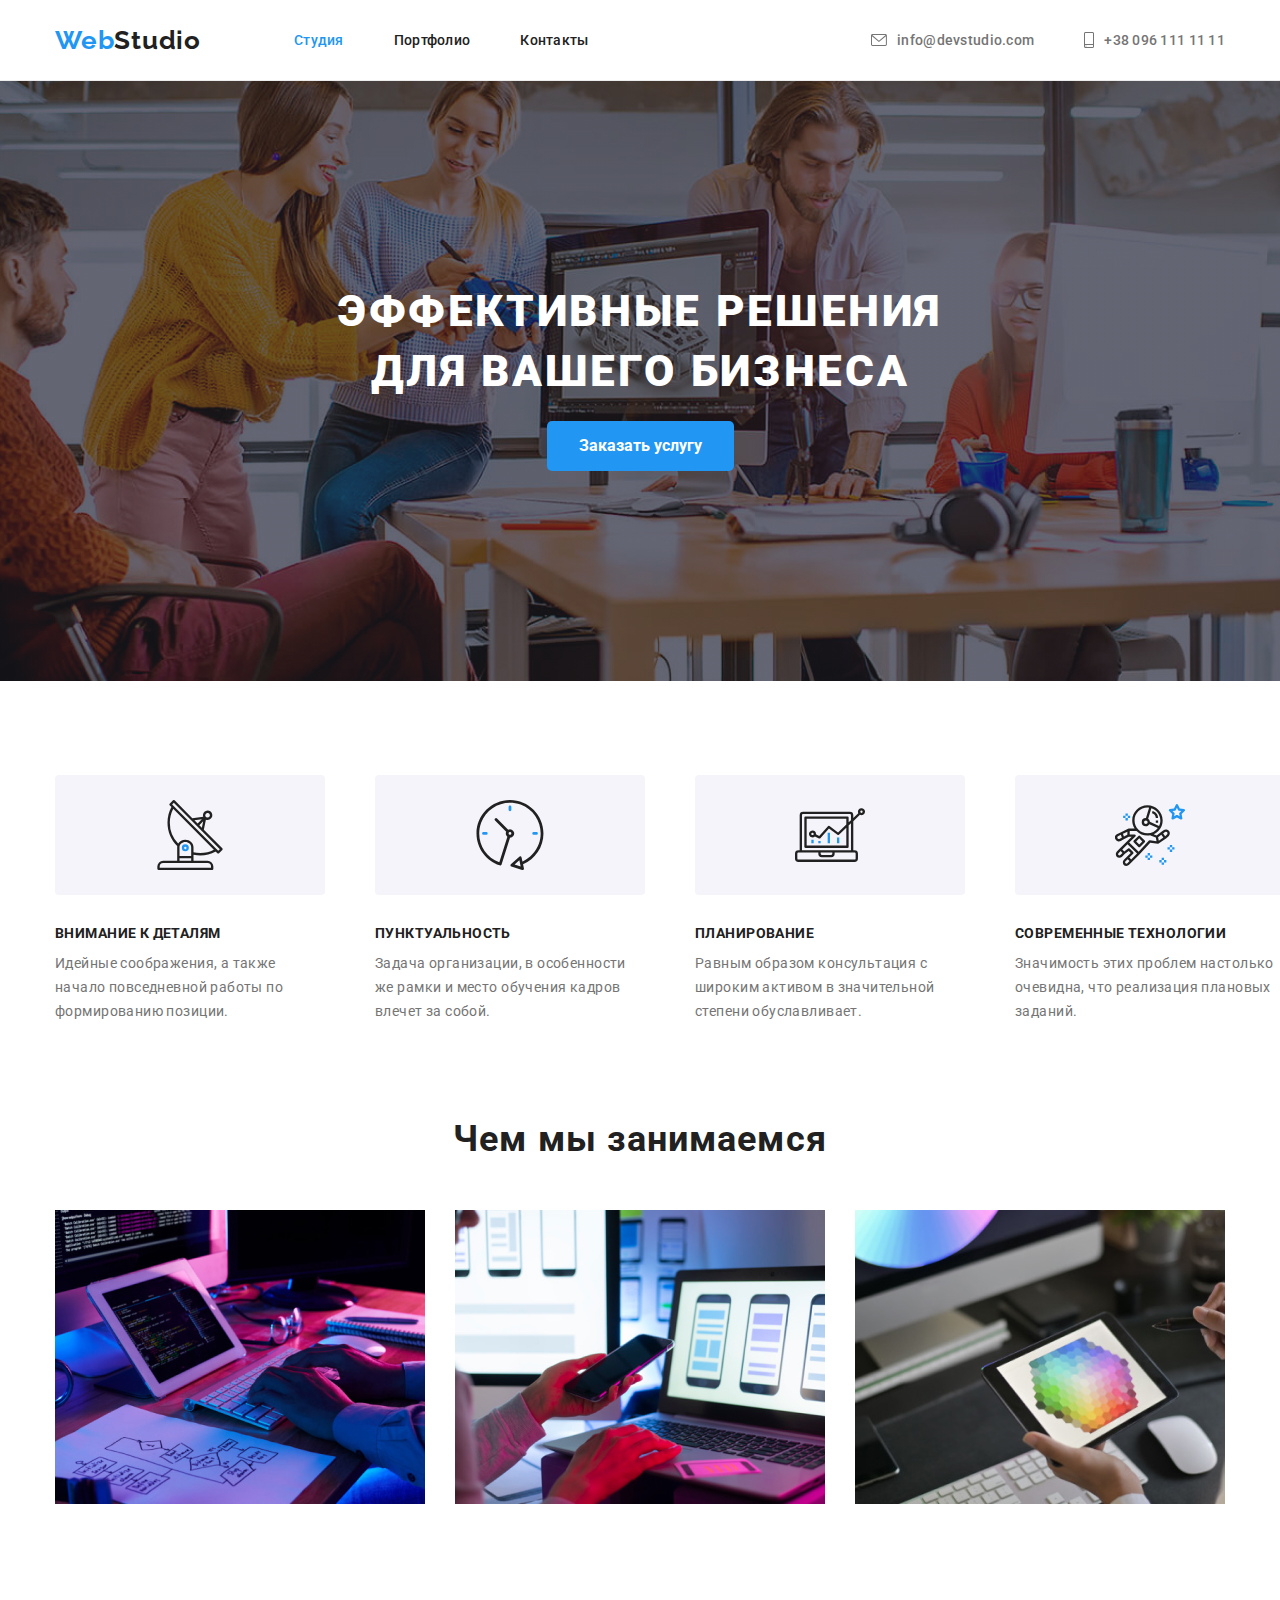
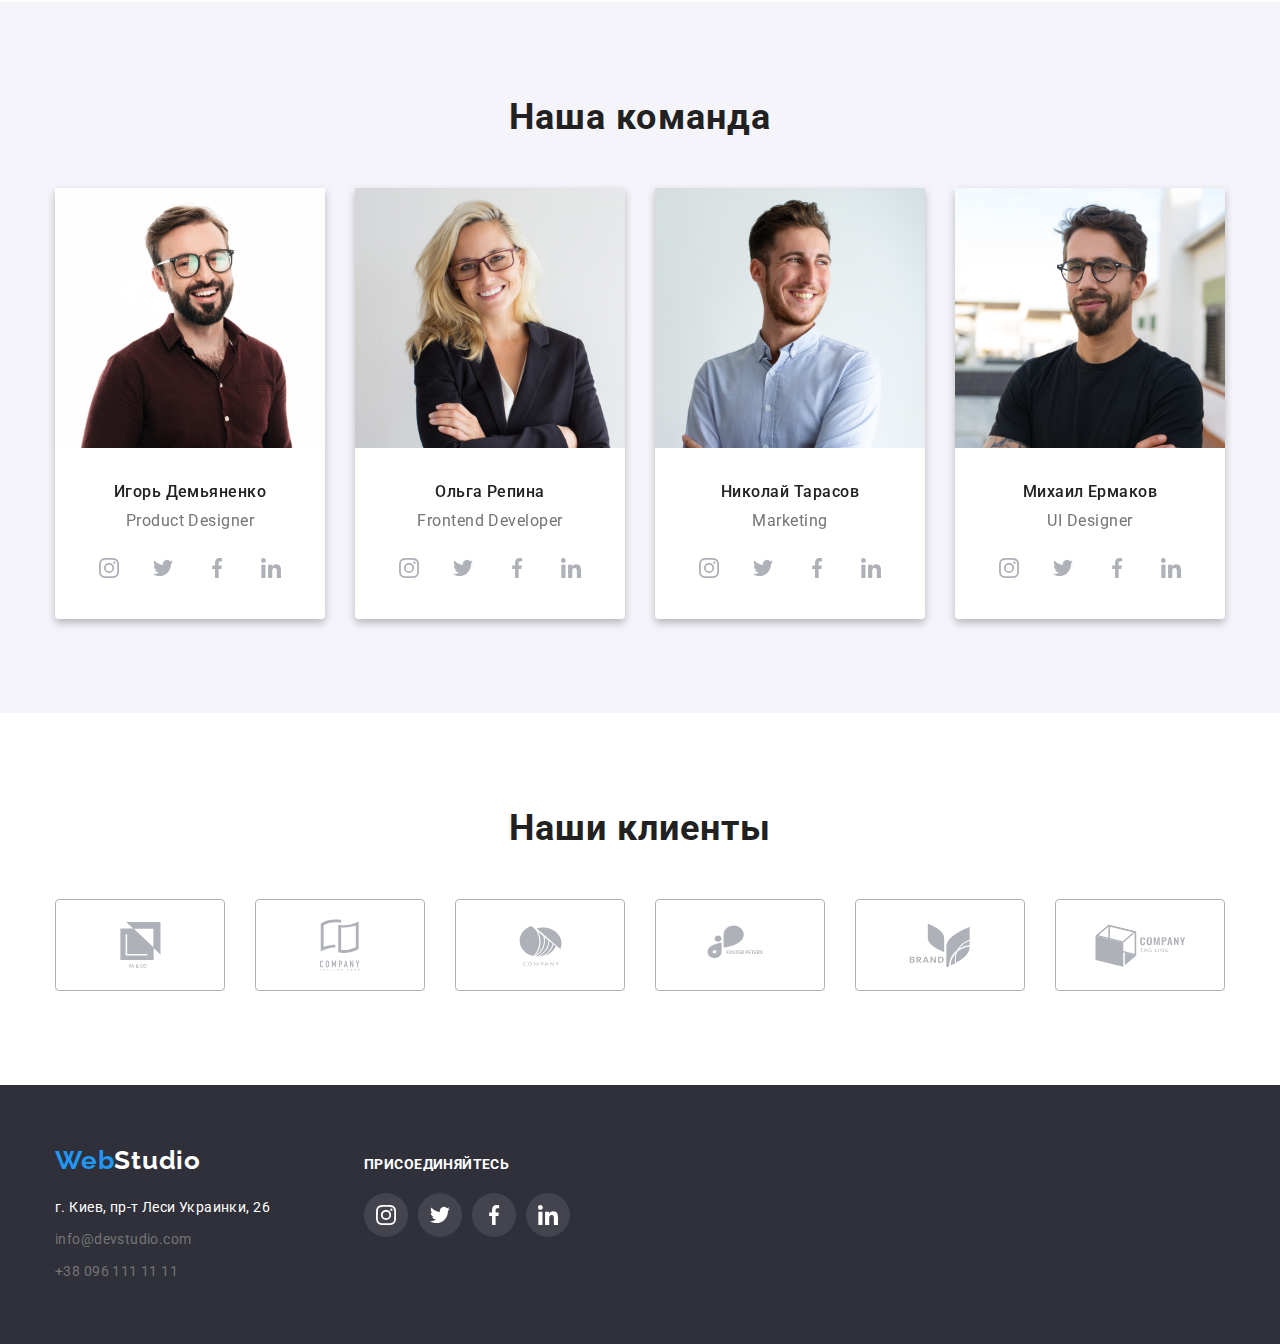
==== index.html @ 6439beac "копирует 04" ====
<!DOCTYPE html>
<html lang="en">
<head>
    <meta charset="UTF-8">
    <meta http-equiv="X-UA-Compatible" content="IE=edge">
    <meta name="viewport" content="width=device-width, initial-scale=1.0">
    <title>WebStudio</title>
    <link rel="preconnect" href="https://fonts.gstatic.com">
    <link href="https://fonts.googleapis.com/css2?family=Raleway:wght@700&family=Roboto:wght@400;500;700;900&display=swap"
        rel="stylesheet">
    <link rel="stylesheet" href="https://cdnjs.cloudflare.com/ajax/libs/modern-normalize/1.0.0/modern-normalize.min.css">
    <link rel="stylesheet" href="./css/style.css">
</head>
<body>
    <!-- Header -->
    <header class="header">
        <div class="container header-section">
            <!-- Название/логотип компании -->
            <a href="./index.html" class="main-logo"><span class="first-part-of-main-logo">Web</span>Studio</a>
            <!-- Навигация по сайту -->
            <nav>
                <ul class="nav-list">
                    <li class="nav-list-parts">
                        <a href="./index.html" class="nav-links on-this-page">Студия</a>
                    </li>
                    <li class="nav-list-parts">
                        <a href="./portfolio.html" class="nav-links">Портфолио</a>
                    </li>
                    <li class="nav-list-parts">
                        <a href="" class="nav-links">Контакты</a>
                    </li>
                </ul>
            </nav>
            <!-- Контакты -->
            <ul class="contact-list">
                <li class="contact-list-parts">
                    <a href="malito:info@devstudio.com" class="contact-links">
                        <svg class="contact-links-icons" width="16" height="12">
                            <use href="./images/icons.svg#icon-mail"></use>
                        </svg>
                        info@devstudio.com
                    </a>
                </li>
                <li class="contact-list-parts">
                    <a href="tel:+380961111111" class="contact-links">
                        <svg class="contact-links-icons" width="10" height="16">
                            <use href="./images/icons.svg#icon-smartphone"></use>
                        </svg>
                        +38 096 111 11 11
                    </a>
                </li>
            </ul>
        </div>
    </header>
    <!-- Main -->
    <main>
        <!-- Секция - главный посыл -->
        <section class="service">
            <div class="hero-section">
                <h1 class="main-message">Эффективные решения<br>для вашего бизнеса</h1> 
                <button type="button" class="order-service-button">Заказать услугу</button>
            </div>
        </section>
        <!-- Секция - Чем мы занимаемся -->
        <section class="our-values">
            <div class="container">
                <div class="our-values-section">
                    <ul class="our-value-list">
                        <li class="our-value-parts">
                            <div class="our-value-container-for-icon">
                                <svg class="our-value-icons">
                                    <use href="./images/icons.svg#icon-our-value-satellite"></use>
                                </svg>
                            </div>
                            <h3 class="our-value-headers">Внимание к деталям</h3>
                            <p class="our-value-descriptions">Идейные соображения, а также начало повседневной работы по формированию позиции.</p>
                        </li>
                        <li class="our-value-parts">
                            <div class="our-value-container-for-icon">
                                <svg class="our-value-icons">
                                    <use href="./images/icons.svg#icon-our-value-clock"></use>
                                </svg>
                            </div>
                            <h3 class="our-value-headers">Пунктуальность</h3>
                            <p class="our-value-descriptions">Задача организации, в особенности же рамки и место обучения кадров влечет за собой.</p>
                        </li>
                        <li class="our-value-parts">
                            <div class="our-value-container-for-icon">
                                <svg class="our-value-icons">
                                    <use href="./images/icons.svg#icon-our-value-computer"></use>
                                </svg>
                            </div>
                            <h3 class="our-value-headers">Планирование</h3>
                            <p class="our-value-descriptions">Равным образом консультация с широким активом в значительной степени обуславливает.</p>
                        </li>
                        <li class="our-value-parts">
                            <div class="our-value-container-for-icon">
                                <svg class="our-value-icons">
                                    <use href="./images/icons.svg#icon-our-value-astronaut"></use>
                                </svg>
                            </div>
                            <h3 class="our-value-headers">Современные технологии</h3>
                            <p class="our-value-descriptions">Значимость этих проблем настолько очевидна, что реализация плановых заданий.</p>
                        </li>
                    </ul>
                </div>
                <div class="what-we-do-section">
                    <h3 class="what-we-do-header">Чем мы занимаемся</h3>    
                    <ul class="what-we-do-list">
                        <li class="what-we-do-parts">
                            <img src="./images/what-we-do/box1.jpg" alt="Чем мы занимаемся1" width="370" height="294">
                        </li>
                        <li class="what-we-do-parts">
                            <img src="./images/what-we-do/box2.jpg" alt="Чем мы занимаемся2" width="370" height="294">
                        </li>
                        <li class="what-we-do-parts">
                            <img src="./images/what-we-do/box3.jpg" alt="Чем мы занимаемся3" width="370" height="294">
                        </li>
                    </ul>
                </div>
            </div>
        </section>
        <!-- Секция - Наша команда -->
        <section class="our-team">
            <div class="container">
                <div class="our-team-section">
                    <h2 class="our-team-header">Наша команда</h2>
                    <ul class="our-team-list">
                        <li class="our-team-cards">
                            <img class="our-team-photos" src="./images/our-team/img1.jpg" alt="Игорь Демьяненко" width="270" height="260">
                            <h3 class="our-team-members">Игорь Демьяненко</h3>
                            <p class="our-team-member-positions">Product Designer</p>
                            <ul class="socialmedia-list">
                                <li class="socialmedia-parts">
                                    <a href="#" class="socialmedia-links">
                                        <svg class="socialmedia-icons">
                                            <use href="./images/icons.svg#icon-instagram"></use>
                                        </svg>
                                    </a>
                                </li>
                                <li class="socialmedia-parts">
                                    <a href="#" class="socialmedia-links">
                                        <svg class="socialmedia-icons">
                                            <use href="./images/icons.svg#icon-twitter"></use>
                                        </svg>
                                    </a>
                                </li>
                                <li class="socialmedia-parts">
                                    <a href="#" class="socialmedia-links">
                                        <svg class="socialmedia-icons">
                                            <use href="./images/icons.svg#icon-facebook"></use>
                                        </svg>
                                    </a>
                                </li>
                                <li class="socialmedia-parts">
                                    <a href="#" class="socialmedia-links">
                                        <svg class="socialmedia-icons">
                                            <use href="./images/icons.svg#icon-linkedin"></use>
                                        </svg>
                                    </a>
                                </li>
                            </ul>
                        </li>
                        <li class="our-team-cards">
                            <img class="our-team-photos" src="./images/our-team/img2.jpg" alt="Ольга Репина" width="270" height="260">
                            <h3 class="our-team-members">Ольга Репина</h3>
                            <p class="our-team-member-positions">Frontend Developer</p>
                            <ul class="socialmedia-list">
                                <li class="socialmedia-parts">
                                    <a href="#" class="socialmedia-links">
                                        <svg class="socialmedia-icons">
                                            <use href="./images/icons.svg#icon-instagram"></use>
                                        </svg>
                                    </a>
                                </li>
                                <li class="socialmedia-parts">
                                    <a href="#" class="socialmedia-links">
                                        <svg class="socialmedia-icons">
                                            <use href="./images/icons.svg#icon-twitter"></use>
                                        </svg>
                                    </a>
                                </li>
                                <li class="socialmedia-parts">
                                    <a href="#" class="socialmedia-links">
                                        <svg class="socialmedia-icons">
                                            <use href="./images/icons.svg#icon-facebook"></use>
                                        </svg>
                                    </a>
                                </li>
                                <li class="socialmedia-parts">
                                    <a href="#" class="socialmedia-links">
                                        <svg class="socialmedia-icons">
                                            <use href="./images/icons.svg#icon-linkedin"></use>
                                        </svg>
                                    </a>
                                </li>
                            </ul>
                        </li>
                        <li class="our-team-cards">
                            <img class="our-team-photos" src="./images/our-team/img3.jpg" alt="Николай Тарасов" width="270" height="260">
                            <h3 class="our-team-members">Николай Тарасов</h3>
                            <p class="our-team-member-positions">Marketing</p>
                            <ul class="socialmedia-list">
                                <li class="socialmedia-parts">
                                    <a href="#" class="socialmedia-links">
                                        <svg class="socialmedia-icons">
                                            <use href="./images/icons.svg#icon-instagram"></use>
                                        </svg>
                                    </a>
                                </li>
                                <li class="socialmedia-parts">
                                    <a href="#" class="socialmedia-links">
                                        <svg class="socialmedia-icons">
                                            <use href="./images/icons.svg#icon-twitter"></use>
                                        </svg>
                                    </a>
                                </li>
                                <li class="socialmedia-parts">
                                    <a href="#" class="socialmedia-links">
                                        <svg class="socialmedia-icons">
                                            <use href="./images/icons.svg#icon-facebook"></use>
                                        </svg>
                                    </a>
                                </li>
                                <li class="socialmedia-parts">
                                    <a href="#" class="socialmedia-links">
                                        <svg class="socialmedia-icons">
                                            <use href="./images/icons.svg#icon-linkedin"></use>
                                        </svg>
                                    </a>
                                </li>
                            </ul>
                        </li>
                        <li class="our-team-cards">
                            <img class="our-team-photos" src="./images/our-team/img4.jpg" alt="Михаил Ермаков" width="270" height="260">
                            <h3 class="our-team-members">Михаил Ермаков</h3>
                            <p class="our-team-member-positions">UI Designer</p>
                            <ul class="socialmedia-list">
                                <li class="socialmedia-parts">
                                    <a href="#" class="socialmedia-links">
                                        <svg class="socialmedia-icons">
                                            <use href="./images/icons.svg#icon-instagram"></use>
                                        </svg>
                                    </a>
                                </li>
                                <li class="socialmedia-parts">
                                    <a href="#" class="socialmedia-links">
                                        <svg class="socialmedia-icons">
                                            <use href="./images/icons.svg#icon-twitter"></use>
                                        </svg>
                                    </a>
                                </li>
                                <li class="socialmedia-parts">
                                    <a href="#" class="socialmedia-links">
                                        <svg class="socialmedia-icons">
                                            <use href="./images/icons.svg#icon-facebook"></use>
                                        </svg>
                                    </a>
                                </li>
                                <li class="socialmedia-parts">
                                    <a href="#" class="socialmedia-links">
                                        <svg class="socialmedia-icons">
                                            <use href="./images/icons.svg#icon-linkedin"></use>
                                        </svg>
                                    </a>
                                </li>
                            </ul>
                        </li>
                    </ul>
                </div>
            </div>
        </section>
        <section class="our-clients-section">
            <div class="container">
                <h3 class="our-clients-header">Наши клиенты</h3>
                <ul class="our-clients-list">
                    <li class="our-clients-parts">
                        <a href="#" class="our-clients-links">
                            <svg class="our-clients-icons" width="41px" height="46px">
                                <use href="./images/icons.svg#icon-client1"></use>
                            </svg>
                        </a>
                    </li>   
                    <li class="our-clients-parts">
                        <a href="#" class="our-clients-links">
                            <svg class="our-clients-icons" width="40px" height="52px">
                                <use href="./images/icons.svg#icon-client2"></use>
                            </svg>
                        </a>
                    </li>
                    <li class="our-clients-parts">
                        <a href="#" class="our-clients-links">
                            <svg class="our-clients-icons" width="43px" height="41px">
                                <use href="./images/icons.svg#icon-client3"></use>
                            </svg>
                        </a>
                    </li>
                    <li class="our-clients-parts">
                        <a href="#" class="our-clients-links">
                            <svg class="our-clients-icons" width="84px" height="40px">
                                <use href="./images/icons.svg#icon-client4"></use>
                            </svg>
                        </a>
                    </li>
                    <li class="our-clients-parts">
                        <a href="#" class="our-clients-links">
                            <svg class="our-clients-icons" width="62px" height="45px">
                                <use href="./images/icons.svg#icon-client5"></use>
                            </svg>
                        </a>
                    </li>
                    <li class="our-clients-parts">
                        <a href="#" class="our-clients-links">
                            <svg class="our-clients-icons" width="93px" height="43px">
                                <use href="./images/icons.svg#icon-client6"></use>
                            </svg>
                        </a>
                    </li>
                </ul>
            </div>
        </section>
    </main>
    <!-- Footer -->
    <footer class="footer">
        <div class="container footer-parts">
            <div class="addresses-footer-part">
                <a href="" class="main-logo-in-footer"><span class="first-part-of-main-logo">Web</span><span class="second-part-of-main-logo">Studio</span></a>
                    <address>
                        <ul class="footer-addresses-list">
                            <li class="footer-addresses-parts">
                                <a href="" class="footer-contact-links"><span class="address-color">г. Киев, пр-т Леси Украинки, 26</span></a>
                            </li>
                            <li class="footer-addresses-parts">
                                <a  href="malito:info@devstudio.com" class="footer-contact-links">info@devstudio.com</a>
                            </li>   
                            <li class="footer-addresses-parts">
                                <a href="tel:+380961111111" class="footer-contact-links">+38 096 111 11 11</a>
                            </li>
                        </ul>
                    </address>
            </div>
            <div class="subscribe-footer-part">
                <h2 class="subscribe-header">Присоединяйтесь</h2>
                <ul class="socialmedia-list-footer">
                    <li class="socialmedia-parts-footer">
                        <a href="#" class="socialmedia-links-footer">
                            <svg class="socialmedia-icons-footer">
                                <use href="./images/icons.svg#icon-instagram"></use>
                            </svg>
                        </a>
                    </li>
                    <li class="socialmedia-parts-footer">
                        <a href="#" class="socialmedia-links-footer">
                            <svg class="socialmedia-icons-footer">
                                <use href="./images/icons.svg#icon-twitter"></use>
                            </svg>
                        </a>
                    </li>
                    <li class="socialmedia-parts-footer">
                        <a href="#" class="socialmedia-links-footer">
                            <svg class="socialmedia-icons-footer">
                                <use href="./images/icons.svg#icon-facebook"></use>
                            </svg>
                        </a>
                    </li>
                    <li class="socialmedia-parts-footer">
                        <a href="#" class="socialmedia-links-footer">
                            <svg class="socialmedia-icons-footer">
                                <use href="./images/icons.svg#icon-linkedin"></use>
                            </svg>
                        </a>
                    </li>
                </ul>
            </div>
        </div>
    </footer>   
</body>
</html>
---- css/style.css ----
:root {
  --blue: #2196f3;
  --black: #212121;
  --light-grey: #757575;
  --very-light-grey: #f5f4fa;
  --grey: #2f303a;
  --white: #fff;
  --main-font: "Roboto", sans-serif;
  --logo-font: "Raleway", sans-serif;
}

* {
  margin: 0;
  padding: 0;
}

ul {
  list-style: none;
}

.container {
  width: 1200px;
  padding-left: 15px;
  padding-right: 15px;
  margin-left: auto;
  margin-right: auto;
  /* margin: 0 auto; */
}

a {
  color: inherit;
  text-decoration: none;
}

/* header styles */
.header-section {
  display: flex;
  align-items: center;
}

.header {
  background-color: var(--white);
  border-bottom: 1px solid #ececec;
}

/* logo*/
.main-logo {
  font-family: var(--logo-font);
  font-size: 26px;
  font-weight: 700;
  line-height: 1.173;
  letter-spacing: 0.03em;
  margin-right: 93px;
  padding-top: 24px;
  padding-bottom: 24px;
}

.first-part-of-main-logo {
  color: var(--blue);
}

/* nav list */
.nav-list {
  display: flex;
}

.nav-list-parts + .nav-list-parts {
  margin-left: 50px;
}

.nav-links {
  font-family: var(--main-font);
  font-style: normal;
  font-weight: 500;
  font-size: 14px;
  line-height: 1.172;
  letter-spacing: 0.02em;
  display: block;
  padding-top: 32px;
  padding-bottom: 32px;
}

/* contact-list */
.contact-list {
  display: flex;
  margin-left: auto;
}

.contact-list-parts + .contact-list-parts {
  margin-left: 50px;
}

.contact-links {
  color: var(--light-grey);
  font-family: var(--main-font);
  font-style: normal;
  font-weight: 500;
  font-size: 14px;
  line-height: 1.172;
  letter-spacing: 0.02em;
  display: block;
  padding-top: 32px;
  padding-bottom: 32px;
  display: inline-flex;
  align-items: center;
}

.contact-links-icons {
  fill: currentColor;
  margin-right: 10px;
}

/* ПСЕВДОЭЛЕМЕНТЫ */

/*
.contact-links-mail::before,
.contact-links-phone::before {
  content: "";
  display: inline-flex;
  margin-right: 10px;
}

.contact-links-mail::before {
  background-image: url(../images/all-icons/mail.svg);
  width: 16px;
  height: 12px;
}

.contact-links-phone::before {
  background-image: url(../images/all-icons/smartphone.svg);
  width: 10px;
  height: 16px;
}
*/

/* изменение цвета при наведении */
.nav-links:focus,
.nav-links:hover,
.contact-links:focus,
.contact-links:hover {
  color: var(--blue);
}

.on-this-page {
  color: var(--blue);
}

/* Основная часть */
body {
  font-family: var(--main-font);
  color: var(--black);
}

/* Секция - главный посыл */
.service {
  background-color: white;
}

.hero-section {
  padding-top: 200px;
  padding-bottom: 200px;
  text-align: center;
  max-width: 1600px;
  height: 600px;
  margin-left: auto;
  margin-right: auto;
  background-image: linear-gradient(
      to right,
      rgba(47, 48, 58, 0.4),
      rgba(47, 48, 58, 0.4)
    ),
    url(../images/hero-img.jpg);
  background-repeat: no-repeat;
  background-position: center;
  background-size: cover;
}

.main-message {
  color: white;
  font-weight: 900;
  font-size: 44px;
  line-height: 60px;
  letter-spacing: 0.06em;
  text-transform: uppercase;
  margin-bottom: 20px;
}

.order-service-button {
  font-family: var(--main-font);
  background-color: var(--blue);
  color: white;
  font-size: 16px;
  line-height: 1.875;
  font-weight: 700;
  border: 0;
  border-radius: 5px;
  padding: 10px 32px;
  cursor: pointer;
}

/* what-we-do */
.our-values {
  background-color: var(--white);
}

.our-values-section {
  padding-top: 94px;
  padding-bottom: 94px;
}

.our-value-list {
  display: flex;
}

.our-value-parts + .our-value-parts {
  margin-left: 50px;
}

.our-value-container-for-icon {
  background-color: var(--very-light-grey);
  width: 270px;
  height: 120px;
  border-radius: 4px;
  margin-bottom: 30px;
  display: flex;
  justify-content: center;
  align-items: center;
}

.our-value-icons {
  width: 70px;
  height: 70px;
}

.our-value-headers {
  font-style: normal;
  font-weight: 700;
  font-size: 14px;
  line-height: 1.172;
  letter-spacing: 0.03em;
  text-transform: uppercase;
  margin-bottom: 10px;
}

.our-value-descriptions {
  color: var(--light-grey);
  font-style: normal;
  font-weight: 400;
  font-size: 14px;
  line-height: 1.714;
  letter-spacing: 0.03em;
}

.what-we-do-section {
  padding-bottom: 94px;
}

.what-we-do-header {
  font-style: normal;
  font-weight: 700;
  font-size: 36px;
  line-height: 1.171;
  text-align: center;
  letter-spacing: 0.03em;
  margin-bottom: 50px;
}

.what-we-do-list {
  display: flex;
}

.what-we-do-parts + .what-we-do-parts {
  margin-left: 30px;
}

/* Наша команда */
.our-team {
  background-color: var(--very-light-grey);
}

.our-team-section {
  padding-top: 94px;
  padding-bottom: 94px;
}

.our-team-list {
  display: flex;
}

.our-team-cards {
  background-color: white;
  border-radius: 0px 0px 4px 4px;
  filter: drop-shadow(0px 4px 4px rgba(0, 0, 0, 0.25));
}

.our-team-cards + .our-team-cards {
  margin-left: 30px;
}

.our-team-header {
  font-style: normal;
  font-weight: 700;
  font-size: 36px;
  line-height: 1.171;
  text-align: center;
  letter-spacing: 0.03em;
  margin-bottom: 50px;
}

.our-team-photos {
  margin-bottom: 30px;
}

.our-team-members {
  font-style: normal;
  font-weight: 500;
  font-size: 16px;
  line-height: 1.171;
  text-align: center;
  letter-spacing: 0.03em;
  margin-bottom: 10px;
}

.our-team-member-positions {
  color: var(--light-grey);
  font-style: normal;
  font-weight: 400;
  font-size: 16px;
  line-height: 1.171;
  text-align: center;
  letter-spacing: 0.03em;
  margin-bottom: 16px;
}

.socialmedia-list {
  display: flex;
  justify-content: center;
  margin: 0 auto;
  margin-bottom: 29px;
  justify-content: center;
}

.socialmedia-parts + .socialmedia-parts {
  margin-left: 10px;
}

.socialmedia-links {
  width: 44px;
  height: 44px;
  color: #afb1b8;
  border-radius: 50%;
  display: flex;
  justify-content: center;
  align-items: center;
}

.socialmedia-links:hover {
  background-color: var(--blue);
  filter: drop-shadow(0px 4px 4px rgba(0, 0, 0, 0.25));
  color: white;
}

.socialmedia-icons {
  width: 20px;
  height: 20px;
  fill: currentColor;
}

.socialmedia-icons:hover {
  fill: currentColor;
}

/* Наши клиенты */
.our-clients-header {
  font-style: normal;
  font-weight: 700;
  font-size: 36px;
  line-height: 1.171;
  text-align: center;
  letter-spacing: 0.03em;
  margin-bottom: 50px;
}

.our-clients-section {
  padding-top: 94px;
  padding-bottom: 94px;
}

.our-clients-list {
  display: flex;
  justify-content: center;
  margin: 0 auto;
  justify-content: center;
}

.our-clients-parts + .our-clients-parts {
  margin-left: 30px;
}

.our-clients-links {
  width: 170px;
  height: 92px;
  color: #afb1b8;
  border: 1px solid #afb1b8;
  border-radius: 4px;
  display: flex;
  justify-content: center;
  align-items: center;
}

.our-clients-links:hover {
  border: 1px solid var(--blue);
  border-radius: 4px;
  color: var(--blue);
}

.our-clients-icons {
  fill: currentColor;
}

/* футтер */
footer {
  background-color: var(--grey);
  padding-top: 60px;
  padding-bottom: 60px;
}

.main-logo-in-footer {
  display: block;
  margin-bottom: 20px;
}

.main-logo-in-footer {
  font-family: var(--logo-font);
  font-size: 26px;
  font-weight: 700;
  line-height: 1.173;
  letter-spacing: 0.03em;
  margin-right: 93px;
}

.second-part-of-main-logo {
  color: #fff;
}

.address-color {
  color: #fff;
}

/*
.footer-addresses-parts + .footer-addresses-parts {
  margin-top: 8px;
}
*/

.footer-addresses-parts {
  margin-bottom: 8px;
}

.footer-addresses-parts:last-child {
  margin-bottom: 0;
}

.footer-contact-links {
  color: var(--light-grey);
  font-style: normal;
  font-weight: 400;
  font-size: 14px;
  line-height: 1.714;
  letter-spacing: 0.03em;
}

.address-color:focus,
.address-color:hover {
  color: var(--blue);
}

.footer-contact-links:focus,
.footer-contact-links:hover {
  color: var(--blue);
}

.footer-parts {
  display: flex;
  align-items: baseline;
}

.subscribe-footer-part {
  margin-left: 70px;
}

.subscribe-header {
  color: #fff;
  font-style: normal;
  font-weight: 700;
  font-size: 14px;
  line-height: 1.172;
  letter-spacing: 0.03em;
  text-transform: uppercase;
  margin-bottom: 20px;
}

.socialmedia-list-footer {
  display: flex;
}

.socialmedia-parts-footer + .socialmedia-parts-footer {
  margin-left: 10px;
}

.socialmedia-links-footer {
  background-color: #43444d;
  width: 44px;
  height: 44px;
  color: white;
  border-radius: 50%;
  display: flex;
  justify-content: center;
  align-items: center;
}

.socialmedia-links-footer:hover {
  background-color: var(--blue);
  filter: drop-shadow(0px 4px 4px rgba(0, 0, 0, 0.25));
  color: white;
}

.socialmedia-icons-footer {
  width: 20px;
  height: 20px;
  fill: currentColor;
}

.socialmedia-icons-footer:hover {
  fill: currentColor;
}

/* PORTFOLIO PAGE */
.all-projects {
  background-color: var(--white);
}

.all-projects-section {
  padding-top: 94px;
  padding-bottom: 94px;
}

.project-button-list {
  display: flex;
  margin-bottom: 50px;
  justify-content: center;
}

.project-button-parts + .project-button-parts {
  margin-left: 8px;
}

.project-buttons {
  font-family: var(--main-font);
  background-color: var(--very-light-grey);
  color: #000;
  font-size: 16px;
  line-height: 1.625;
  font-weight: 500;
  border: 0;
  border-radius: 5px;
  padding: 6px 22px;
  cursor: pointer;
  text-align: center;
  letter-spacing: 0.03em;
}

.project-buttons:hover,
.project-buttons:focus {
  background-color: var(--blue);
  color: var(--white);
  filter: drop-shadow(0px 4px 4px rgba(0, 0, 0, 0.25));
}

.project-list {
  display: flex;
  flex-wrap: wrap;
}

.project-parts {
  width: 370px;
  margin-right: 30px;
  margin-bottom: 30px;
  border: solid 1px #f5f4fa;
}

.project-parts:hover {
  box-shadow: 0px 1px 1px rgba(0, 0, 0, 0.12), 0px 4px 4px rgba(0, 0, 0, 0.06),
    1px 4px 6px rgba(0, 0, 0, 0.16);
}

.project-parts:nth-child(3n) {
  margin-right: 0;
}

.project-parts:nth-last-child(-n + 3) {
  margin-bottom: 0px;
}

.project-about {
  padding: 20px 24px 20px 24px;
}

.project-headers {
  color: var(--black);
  font-style: normal;
  font-weight: 700;
  font-size: 18px;
  line-height: 2;
  letter-spacing: 0.06em;
  margin-bottom: 4px;
}

.project-types {
  color: var(--light-grey);
  font-style: normal;
  font-weight: 400;
  font-size: 16px;
  line-height: 1.875;
  letter-spacing: 0.03em;
}
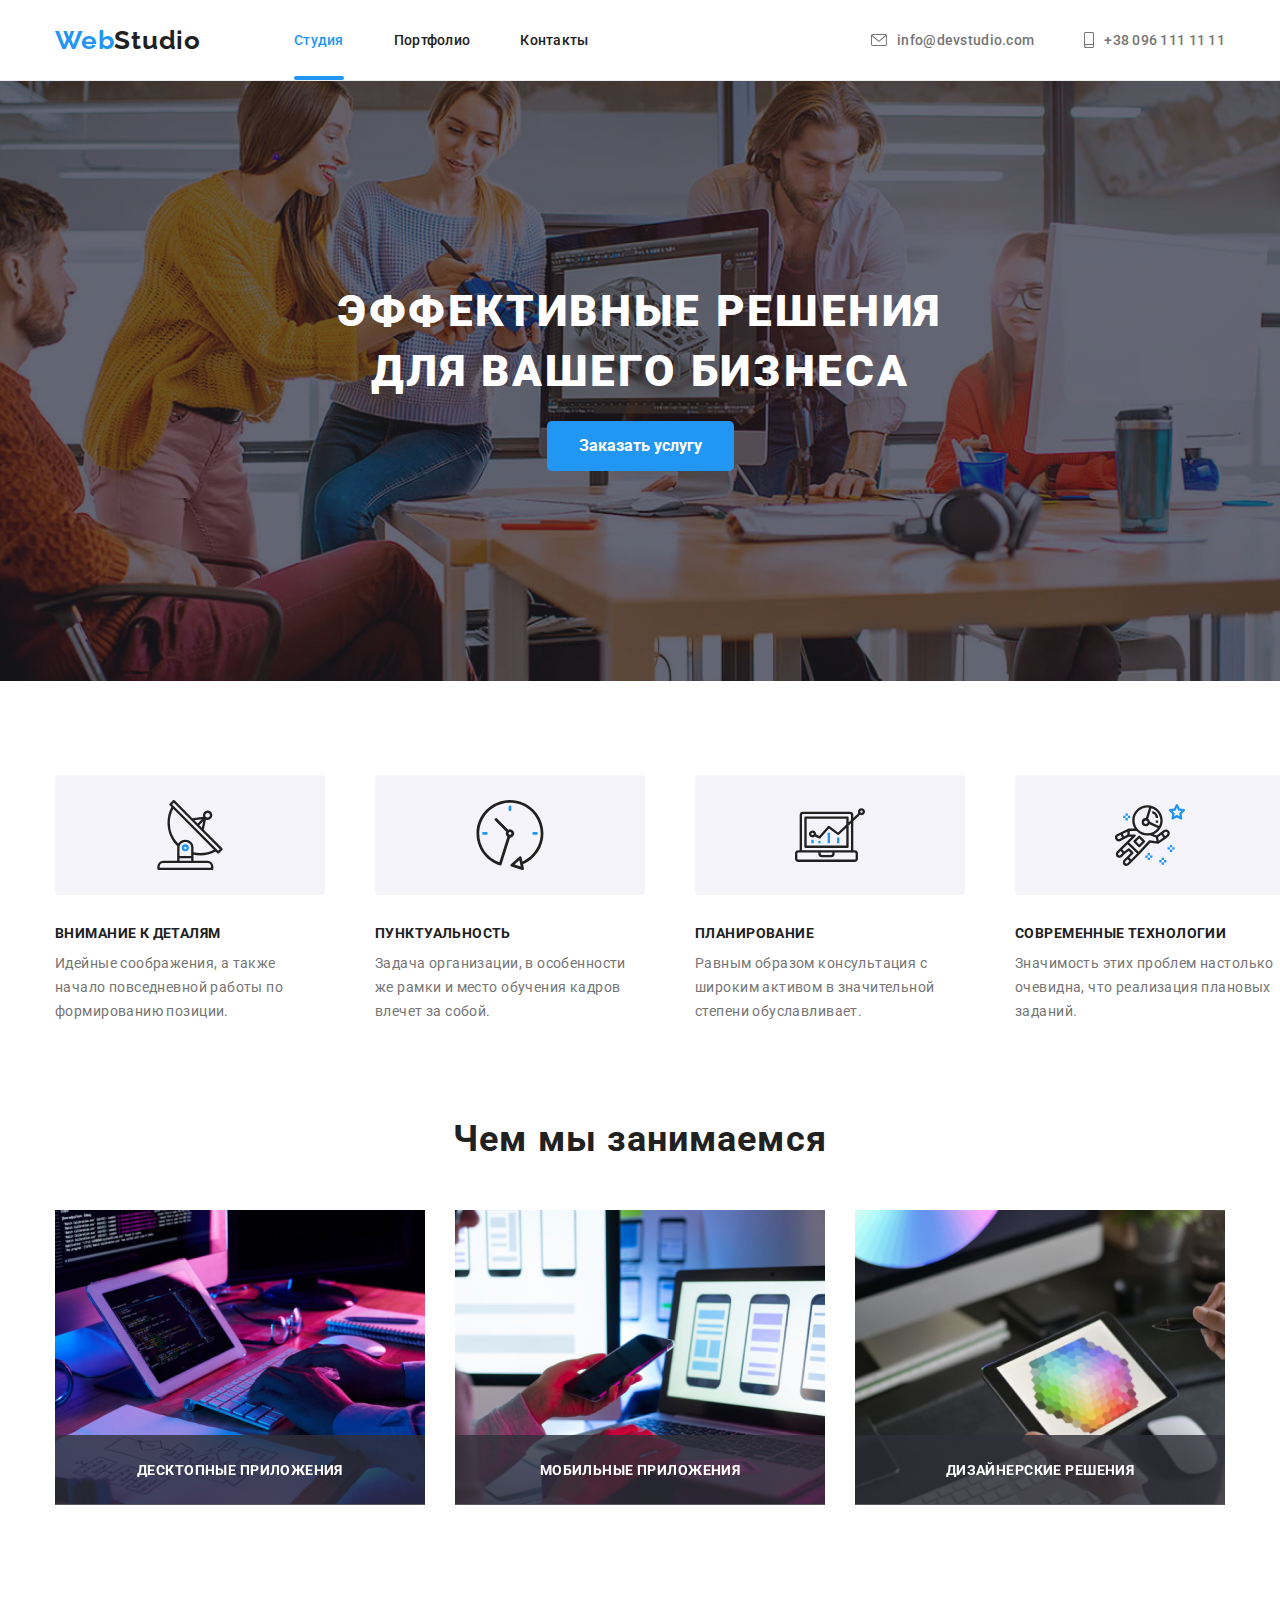
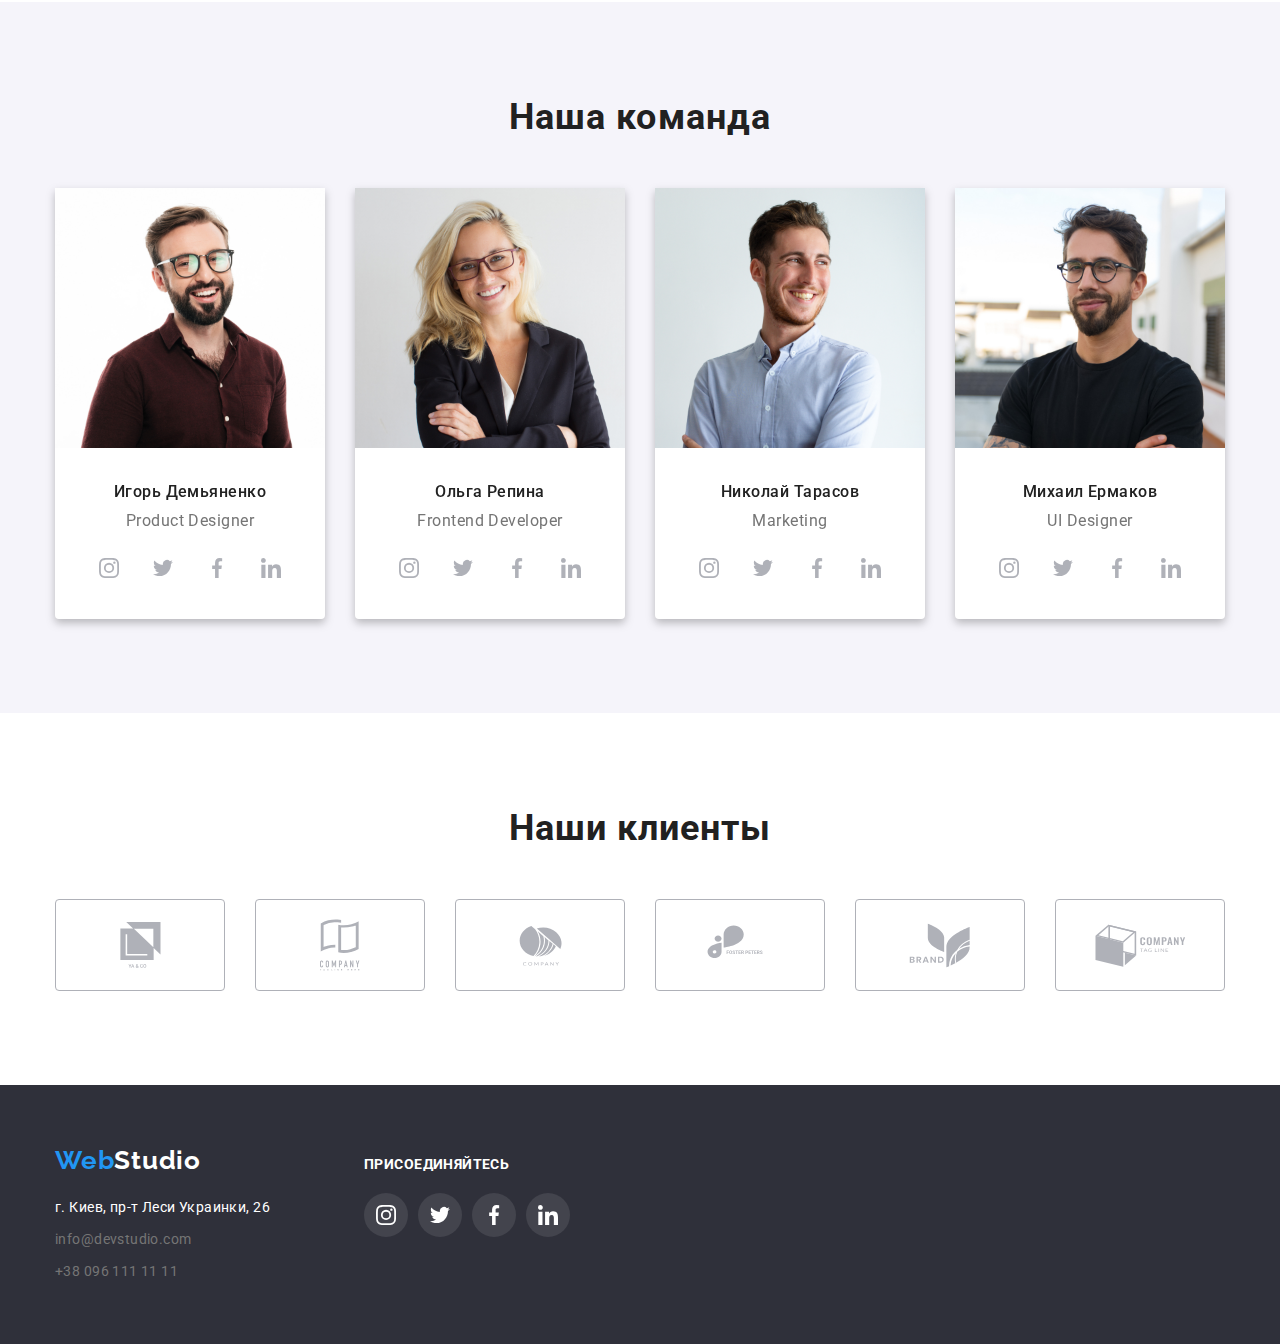
==== commit b693881f: "дз 5 не работает модальное окно" ====
--- a/index.html
+++ b/index.html
@@ -58,7 +58,16 @@
         <section class="service">
             <div class="hero-section">
                 <h1 class="main-message">Эффективные решения<br>для вашего бизнеса</h1> 
-                <button type="button" class="order-service-button">Заказать услугу</button>
+                <button type="button" class="order-service-button" data-modal-open>Заказать услугу</button>
+            </div>
+            <div class="backdrop is-hiden" data-modal>
+                <div class="modal">
+                    <button class="modal-close-button" data-modal-close>
+                        <svg>
+                            <use href="./images/icons.svg#icon-close-button"></use>
+                        </svg>
+                    </button>
+                </div>
             </div>
         </section>
         <!-- Секция - Чем мы занимаемся -->
@@ -109,12 +118,21 @@
                     <ul class="what-we-do-list">
                         <li class="what-we-do-parts">
                             <img src="./images/what-we-do/box1.jpg" alt="Чем мы занимаемся1" width="370" height="294">
+                            <div class="what-we-do-overlay-img">
+                                <p class="what-we-do-overlay-text">Десктопные приложения</p>
+                            </div>
                         </li>
                         <li class="what-we-do-parts">
                             <img src="./images/what-we-do/box2.jpg" alt="Чем мы занимаемся2" width="370" height="294">
+                            <div class="what-we-do-overlay-img">
+                                <p class="what-we-do-overlay-text">Мобильные приложения</p>
+                            </div>
                         </li>
                         <li class="what-we-do-parts">
                             <img src="./images/what-we-do/box3.jpg" alt="Чем мы занимаемся3" width="370" height="294">
+                            <div class="what-we-do-overlay-img">
+                                <p class="what-we-do-overlay-text">Дизайнерские решения</p>
+                            </div>
                         </li>
                     </ul>
                 </div>
@@ -374,5 +392,6 @@
             </div>
         </div>
     </footer>   
+    <script src="./js/modal.js"></script>
 </body>
 </html>--- a/css/style.css
+++ b/css/style.css
@@ -18,6 +18,11 @@
   list-style: none;
 }
 
+body {
+  font-family: var(--main-font);
+  color: var(--black);
+}
+
 .container {
   width: 1200px;
   padding-left: 15px;
@@ -78,6 +83,54 @@
   display: block;
   padding-top: 32px;
   padding-bottom: 32px;
+
+  position: relative;
+
+  /* анимация */
+  transition-property: color;
+  transition-duration: 250ms;
+  transition-timing-function: cubic-bezier(0.4, 0, 0.2, 1);
+}
+
+.nav-links::after {
+  position: absolute;
+  content: "";
+  left: 0;
+  bottom: 0;
+  width: 100%;
+  height: 4px;
+  background-color: var(--blue);
+  border-radius: 2px;
+
+  opacity: 0;
+
+  transition-property: opacity;
+  transition-duration: 250ms;
+  transition-timing-function: cubic-bezier(0.4, 0, 0.2, 1);
+}
+
+.nav-links:hover::after {
+  opacity: 1;
+}
+
+/* я на этой странице */
+
+.on-this-page {
+  color: var(--blue);
+  position: relative;
+}
+
+.on-this-page::after {
+  display: block;
+  position: absolute;
+  content: "";
+  left: 0;
+  bottom: 0;
+  width: 100%;
+  height: 4px;
+  background-color: var(--blue);
+  border-radius: 2px;
+  opacity: 1;
 }
 
 /* contact-list */
@@ -103,6 +156,11 @@
   padding-bottom: 32px;
   display: inline-flex;
   align-items: center;
+
+  /* анимация */
+  transition-property: color;
+  transition-duration: 250ms;
+  transition-timing-function: cubic-bezier(0.4, 0, 0.2, 1);
 }
 
 .contact-links-icons {
@@ -141,15 +199,7 @@
   color: var(--blue);
 }
 
-.on-this-page {
-  color: var(--blue);
-}
-
 /* Основная часть */
-body {
-  font-family: var(--main-font);
-  color: var(--black);
-}
 
 /* Секция - главный посыл */
 .service {
@@ -198,7 +248,7 @@
   cursor: pointer;
 }
 
-/* what-we-do */
+/* our-values */
 .our-values {
   background-color: var(--white);
 }
@@ -251,6 +301,7 @@
   letter-spacing: 0.03em;
 }
 
+/* what-we-do */
 .what-we-do-section {
   padding-bottom: 94px;
 }
@@ -271,6 +322,34 @@
 
 .what-we-do-parts + .what-we-do-parts {
   margin-left: 30px;
+}
+
+.what-we-do-parts {
+  position: relative;
+}
+
+.what-we-do-overlay-img {
+  width: 370px;
+  height: 70px;
+  display: flex;
+  justify-content: center;
+  align-items: center;
+  position: absolute;
+  left: 0;
+  bottom: 3px;
+  background: rgba(47, 48, 58, 0.8);
+}
+
+.what-we-do-overlay-text {
+  color: white;
+  font-family: Roboto;
+  font-style: normal;
+  font-weight: 700;
+  font-size: 14px;
+  line-height: 1.19;
+  text-align: center;
+  letter-spacing: 0.03em;
+  text-transform: uppercase;
 }
 
 /* Наша команда */
@@ -352,6 +431,11 @@
   display: flex;
   justify-content: center;
   align-items: center;
+
+  /* анимация */
+  transition-property: background-color, color;
+  transition-duration: 250ms;
+  transition-timing-function: cubic-bezier(0.4, 0, 0.2, 1);
 }
 
 .socialmedia-links:hover {
@@ -406,6 +490,11 @@
   display: flex;
   justify-content: center;
   align-items: center;
+
+  /* анимация */
+  transition-property: color, border;
+  transition-duration: 250ms;
+  transition-timing-function: cubic-bezier(0.4, 0, 0.2, 1);
 }
 
 .our-clients-links:hover {
@@ -445,6 +534,11 @@
 
 .address-color {
   color: #fff;
+
+  /* анимация */
+  transition-property: color;
+  transition-duration: 250ms;
+  transition-timing-function: cubic-bezier(0.4, 0, 0.2, 1);
 }
 
 /*
@@ -468,6 +562,11 @@
   font-size: 14px;
   line-height: 1.714;
   letter-spacing: 0.03em;
+
+  /* анимация */
+  transition-property: color;
+  transition-duration: 250ms;
+  transition-timing-function: cubic-bezier(0.4, 0, 0.2, 1);
 }
 
 .address-color:focus,
@@ -517,6 +616,11 @@
   display: flex;
   justify-content: center;
   align-items: center;
+
+  /* анимация */
+  transition-property: background-color;
+  transition-duration: 250ms;
+  transition-timing-function: cubic-bezier(0.4, 0, 0.2, 1);
 }
 
 .socialmedia-links-footer:hover {
@@ -568,6 +672,11 @@
   cursor: pointer;
   text-align: center;
   letter-spacing: 0.03em;
+
+  /* анимация */
+  transition-property: background-color color;
+  transition-duration: 250ms;
+  transition-timing-function: cubic-bezier(0.4, 0, 0.2, 1);
 }
 
 .project-buttons:hover,
@@ -587,6 +696,11 @@
   margin-right: 30px;
   margin-bottom: 30px;
   border: solid 1px #f5f4fa;
+
+  /* анимация */
+  transition-property: box-shadow;
+  transition-duration: 250ms;
+  transition-timing-function: cubic-bezier(0.4, 0, 0.2, 1);
 }
 
 .project-parts:hover {
@@ -601,6 +715,14 @@
 .project-parts:nth-last-child(-n + 3) {
   margin-bottom: 0px;
 }
+
+.project-overlay-img {
+  position: relative;
+}
+
+/* выезжает окно на карточку */
+
+/* выезжает окно на карточку */
 
 .project-about {
   padding: 20px 24px 20px 24px;
@@ -624,3 +746,73 @@
   line-height: 1.875;
   letter-spacing: 0.03em;
 }
+
+.project-parts {
+  overflow: hidden;
+}
+
+/* тест */
+.project-overlay-text {
+  position: absolute;
+
+  left: 0;
+  top: 0;
+
+  width: 100%;
+  height: 100%;
+
+  background-color: rgba(33, 150, 243, 0.9);
+
+  transform: translateY(100%);
+
+  opacity: 0;
+
+  transition: transform 10000ms;
+}
+
+.project-parts:hover .project-overlay-text {
+  transform: translateY(0);
+  opacity: 1;
+}
+
+/*текст */
+.project-overlay-text {
+  color: rgb(255, 255, 255);
+  font-family: Roboto;
+  font-style: normal;
+  font-weight: 400;
+  font-size: 18px;
+  line-height: 1.556;
+  letter-spacing: 0.03em;
+  display: flex;
+  align-items: center;
+  padding-left: 24px;
+  padding-right: 24px;
+}
+
+/* модалка */
+.backdrop {
+  position: fixed;
+  top: 0;
+  left: 0;
+  width: 100%;
+  height: 100%;
+  background-color: rgba(0, 0, 0, 0.2);
+}
+
+.backdrop.is-hiden {
+  opacity: 0;
+  pointer-events: none;
+}
+
+.modal {
+  position: absolute;
+  top: 50%;
+  left: 50%;
+  transform: translate(-50%, -50%);
+
+  width: 528px;
+  height: 581px;
+
+  background-color: white;
+}
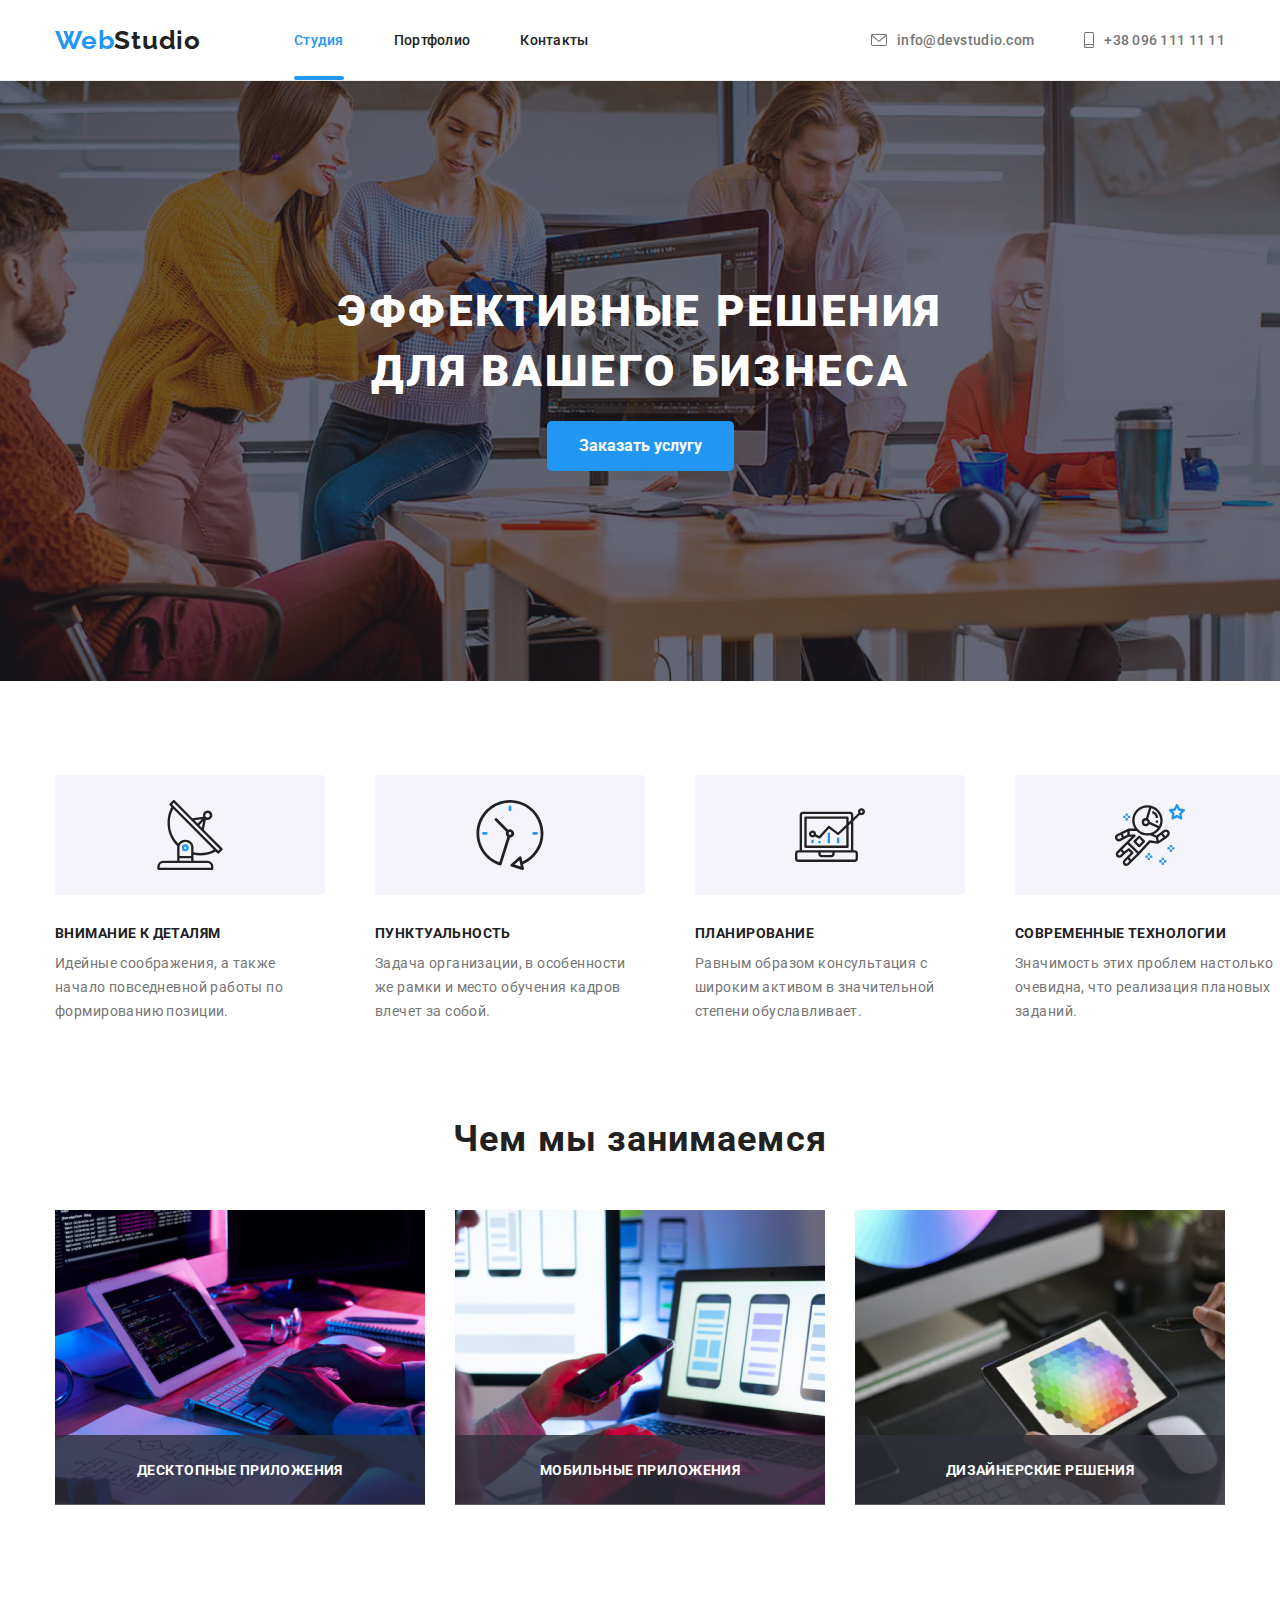
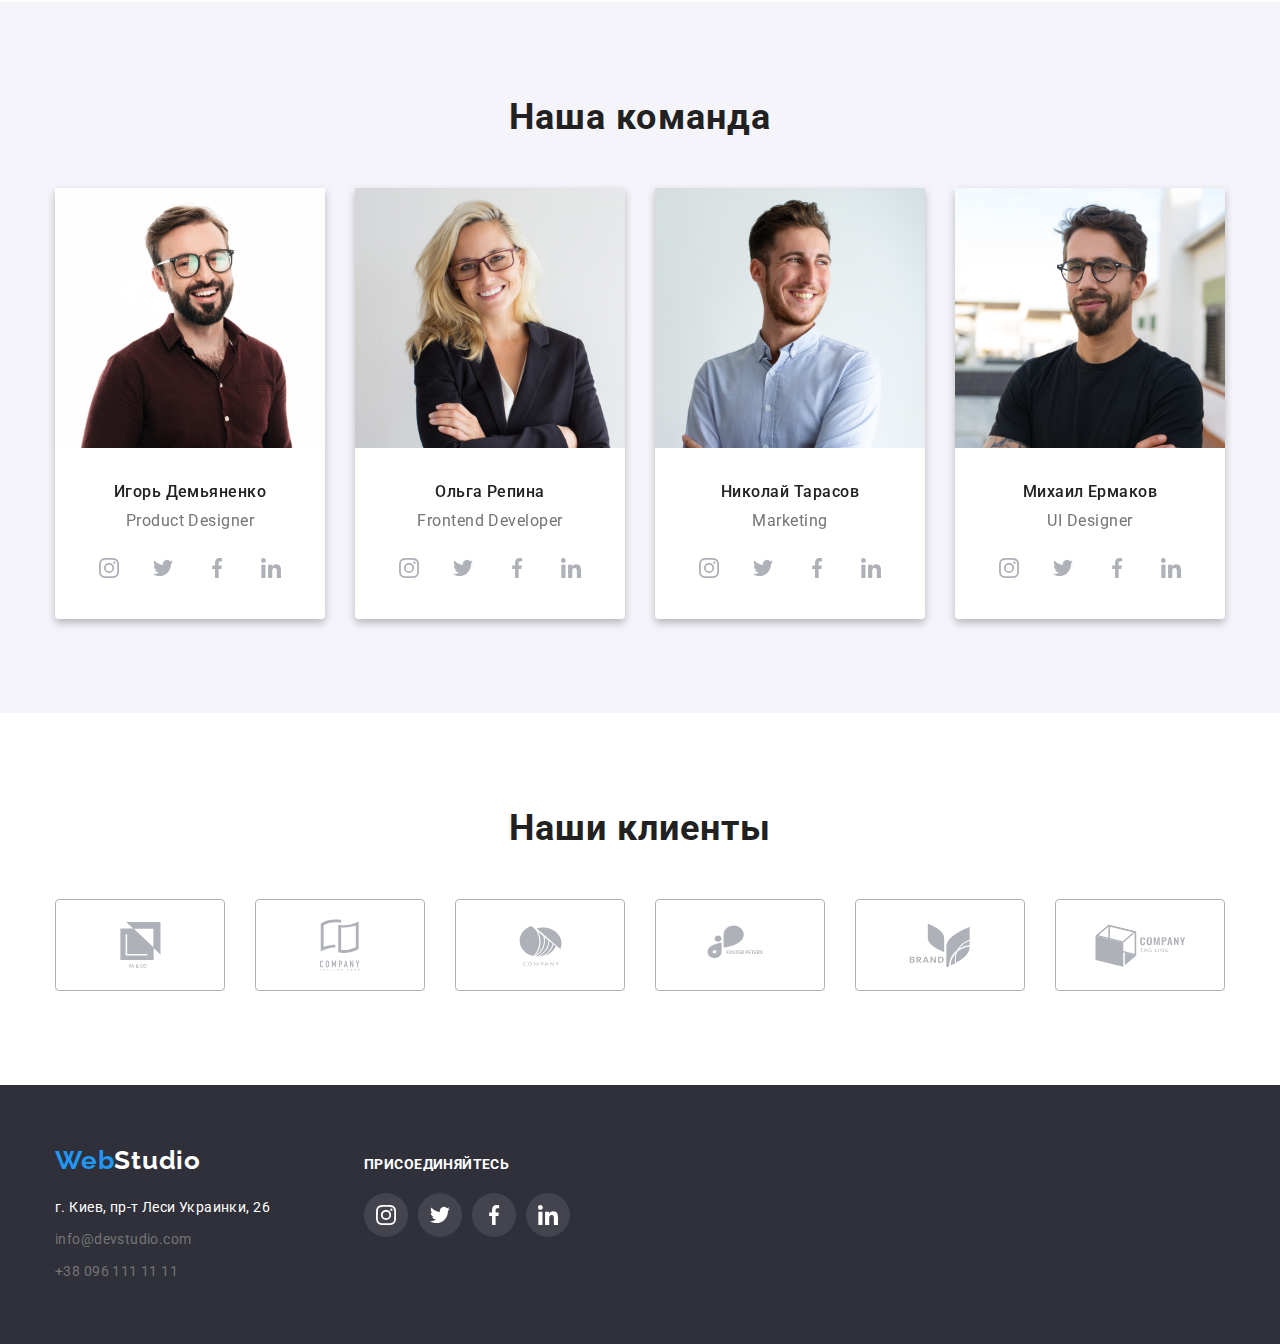
==== commit d36a3170: "done" ====
--- a/index.html
+++ b/index.html
@@ -60,11 +60,11 @@
                 <h1 class="main-message">Эффективные решения<br>для вашего бизнеса</h1> 
                 <button type="button" class="order-service-button" data-modal-open>Заказать услугу</button>
             </div>
-            <div class="backdrop is-hiden" data-modal>
+            <div class="backdrop is-hidden" data-modal>
                 <div class="modal">
                     <button class="modal-close-button" data-modal-close>
-                        <svg>
-                            <use href="./images/icons.svg#icon-close-button"></use>
+                        <svg class="modal-close-icon" width="18px" height="18px">
+                           <use href="./images/icons.svg#icon-close-button"></use> 
                         </svg>
                     </button>
                 </div>
--- a/css/style.css
+++ b/css/style.css
@@ -248,6 +248,50 @@
   cursor: pointer;
 }
 
+/* модалка */
+.backdrop {
+  position: fixed;
+  top: 0;
+  left: 0;
+  width: 100%;
+  height: 100%;
+  background-color: rgba(0, 0, 0, 0.2);
+  z-index: 1;
+  opacity: 1;
+  transition: opacity 250ms cubic-bezier(0.4, 0, 0.2, 1);
+}
+
+.is-hidden {
+  opacity: 0;
+  pointer-events: none;
+}
+
+.modal {
+  position: absolute;
+  top: 50%;
+  left: 50%;
+  transform: translate(-50%, -50%);
+  min-width: 528px;
+  min-height: 581px;
+  background-color: white;
+}
+
+/* кнопка закрыть модальное окно */
+.modal-close-button {
+  position: absolute;
+  top: 8px;
+  right: 8px;
+  width: 30px;
+  height: 30px;
+  border: 1px solid #e6e6e6;
+  border-radius: 50%;
+  background-color: white;
+  display: flex;
+  justify-content: center;
+  align-items: center;
+  cursor: pointer;
+}
+
 /* our-values */
 .our-values {
   background-color: var(--white);
@@ -716,12 +760,38 @@
   margin-bottom: 0px;
 }
 
+/* выезжает окно на карточку */
 .project-overlay-img {
   position: relative;
-}
-
-/* выезжает окно на карточку */
-
+  overflow: hidden;
+}
+
+.project-overlay-text {
+  position: absolute;
+  left: 0;
+  top: 0;
+  width: 100%;
+  height: 100%;
+  background-color: rgba(33, 150, 243, 0.9);
+  transform: translateY(100%);
+  transition: transform 250ms cubic-bezier(0.4, 0, 0.2, 1);
+  color: white;
+  font-family: Roboto;
+  font-style: normal;
+  font-weight: 400;
+  font-size: 18px;
+  line-height: 1.556;
+  letter-spacing: 0.03em;
+  display: flex;
+  align-items: center;
+  justify-content: center;
+  padding-left: 24px;
+  padding-right: 24px;
+}
+
+.project-parts:hover .project-overlay-text {
+  transform: translateY(0);
+}
 /* выезжает окно на карточку */
 
 .project-about {
@@ -746,73 +816,3 @@
   line-height: 1.875;
   letter-spacing: 0.03em;
 }
-
-.project-parts {
-  overflow: hidden;
-}
-
-/* тест */
-.project-overlay-text {
-  position: absolute;
-
-  left: 0;
-  top: 0;
-
-  width: 100%;
-  height: 100%;
-
-  background-color: rgba(33, 150, 243, 0.9);
-
-  transform: translateY(100%);
-
-  opacity: 0;
-
-  transition: transform 10000ms;
-}
-
-.project-parts:hover .project-overlay-text {
-  transform: translateY(0);
-  opacity: 1;
-}
-
-/*текст */
-.project-overlay-text {
-  color: rgb(255, 255, 255);
-  font-family: Roboto;
-  font-style: normal;
-  font-weight: 400;
-  font-size: 18px;
-  line-height: 1.556;
-  letter-spacing: 0.03em;
-  display: flex;
-  align-items: center;
-  padding-left: 24px;
-  padding-right: 24px;
-}
-
-/* модалка */
-.backdrop {
-  position: fixed;
-  top: 0;
-  left: 0;
-  width: 100%;
-  height: 100%;
-  background-color: rgba(0, 0, 0, 0.2);
-}
-
-.backdrop.is-hiden {
-  opacity: 0;
-  pointer-events: none;
-}
-
-.modal {
-  position: absolute;
-  top: 50%;
-  left: 50%;
-  transform: translate(-50%, -50%);
-
-  width: 528px;
-  height: 581px;
-
-  background-color: white;
-}
